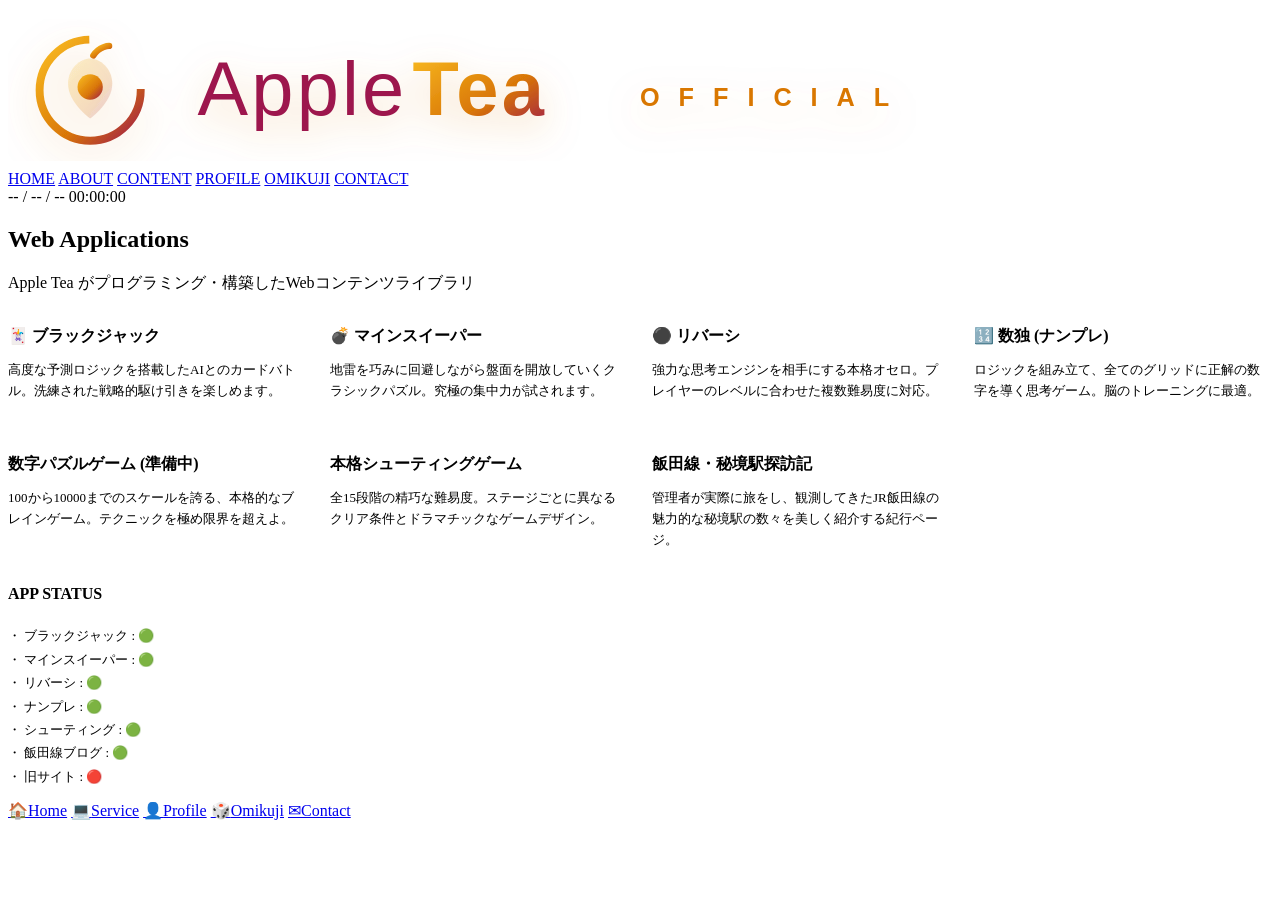
==== service.html @ 21372ad8 "Add files via upload" ====
<!DOCTYPE html>
<html lang="ja">
<head>
    <meta charset="UTF-8">
    <meta name="viewport" content="width=device-width, initial-scale=1.0">
    <title>CONTENT — Apple Tea Official</title>
    <link rel="stylesheet" href="css/style.css">
    <style>
        /* サービスカードへのホバーエフェクト微調整 */
        .card-link { text-decoration: none; color: inherit; }
        .service-grid { display: grid; grid-template-columns: repeat(auto-fit, minmax(280px, 1fr)); gap: 24px; }
        .service-card h3 { font-size: 16px; font-weight: 700; color: var(--tea-text); margin-bottom: 8px; display: flex; align-items: center; gap: 8px; }
        .service-card p { font-size: 13px; line-height: 1.6; color: var(--tea-sub); }
    </style>
</head>
<body>

<div class="bubble-ambient" id="bubble-ambient"></div>

<div class="app-container">

    <!-- 共通プレミアムヘッダー -->
    <header class="glass-header">
        <div class="logo-area">
            <svg xmlns="http://www.w3.org/2000/svg" viewBox="0 0 400 50" class="sig-logo">
                <defs>
                    <filter id="premiumGlow" x="-20%" y="-20%" width="140%" height="140%">
                        <feDropShadow dx="0" dy="4" stdDeviation="6" flood-color="#d97706" flood-opacity="0.25"/>
                    </filter>
                    <linearGradient id="appleTeaGrad" x1="0%" y1="0%" x2="100%" y2="100%">
                        <stop offset="0%" stop-color="#fbbf24" />
                        <stop offset="60%" stop-color="#d97706" />
                        <stop offset="100%" stop-color="#9d174d" />
                    </linearGradient>
                </defs>
                <g filter="url(#premiumGlow)" transform="translate(0, 2)">
                    <circle cx="26" cy="24" r="16" fill="none" stroke="url(#appleTeaGrad)" stroke-width="2.5" stroke-dasharray="75 25"/>
                    <path d="M26,14 C29,14 33,17 33,22 C33,28 26,33 26,33 C26,33 19,28 19,22 C19,17 23,14 26,14 Z" fill="url(#appleTeaGrad)" fill-opacity="0.2"/>
                    <circle cx="26" cy="23" r="4" fill="url(#appleTeaGrad)"/>
                    <path d="M27,13 C29,10 32,10 32,10" fill="none" stroke="url(#appleTeaGrad)" stroke-width="2" stroke-linecap="round"/>
                    <text x="60" y="32" font-family="'Plus Jakarta Sans', sans-serif" font-weight="300" font-size="24" fill="#9d174d" letter-spacing="1">Apple</text>
                    <text x="128" y="32" font-family="'Plus Jakarta Sans', sans-serif" font-weight="800" font-size="24" fill="url(#appleTeaGrad)" letter-spacing="1">Tea</text>
                    <text x="200" y="29" font-family="'Plus Jakarta Sans', sans-serif" font-weight="600" font-size="8" fill="#d97706" letter-spacing="6">OFFICIAL</text>
                </g>
            </svg>
        </div>

        <nav class="top-nav">
            <a href="index.html">HOME</a>
            <a href="company.html">ABOUT</a>
            <a class="active" href="service.html">CONTENT</a>
            <a href="recruit.html">PROFILE</a>
            <a href="link.html">OMIKUJI</a>
            <a href="contact.html">CONTACT</a>
        </nav>

        <div class="header-clock">
            <span id="clock-date">-- / -- / --</span>
            <span id="clock-time">00:00:00</span>
        </div>
    </header>

    <div class="main-wrapper" style="grid-template-columns: 1fr 300px;">
        <main class="content-stream">
            <div class="stream-banner">
                <h2>Web Applications</h2>
                <p>Apple Tea がプログラミング・構築したWebコンテンツライブラリ</p>
            </div>

            <div class="service-grid">
                <a class="card-link" href="https://sigroot-inashin.github.io/ria-blackjack/">
                    <div class="modern-card service-card">
                        <div class="card-glow-line"></div>
                        <h3>🃏 ブラックジャック</h3>
                        <p>高度な予測ロジックを搭載したAIとのカードバトル。洗練された戦略的駆け引きを楽しめます。</p>
                    </div>
                </a>

                <a class="card-link" href="https://sigroot-inashin.github.io/mine_swiper///">
                    <div class="modern-card service-card">
                        <div class="card-glow-line"></div>
                        <h3>💣 マインスイーパー</h3>
                        <p>地雷を巧みに回避しながら盤面を開放していくクラシックパズル。究極の集中力が試されます。</p>
                    </div>
                </a>

                <a class="card-link" href="https://sigroot-inashin.github.io/othello373/">
                    <div class="modern-card service-card">
                        <div class="card-glow-line"></div>
                        <h3>⚫ リバーシ</h3>
                        <p>強力な思考エンジンを相手にする本格オセロ。プレイヤーのレベルに合わせた複数難易度に対応。</p>
                    </div>
                </a>

                <a class="card-link" href="https://sigroot-inashin.github.io/number-challenge/">
                    <div class="modern-card service-card">
                        <div class="card-glow-line"></div>
                        <h3>🔢 数独 (ナンプレ)</h3>
                        <p>ロジックを組み立て、全てのグリッドに正解の数字を導く思考ゲーム。脳のトレーニングに最適。</p>
                    </div>
                </a>

                <a class="card-link" href="https://sigroot-inashin.github.io/numenical_reasoning/">
                    <div class="modern-card service-card">
                        <div class="card-glow-line"></div>
                        <h3>数字パズルゲーム (準備中)</h3>
                        <p>100から10000までのスケールを誇る、本格的なブレインゲーム。テクニックを極め限界を超えよ。</p>
                    </div>
                </a>

                <a class="card-link" href="https://sigroot-inashin.github.io/ria_officialsite/">
                    <div class="modern-card service-card">
                        <div class="card-glow-line"></div>
                        <h3>本格シューティングゲーム</h3>
                        <p>全15段階の精巧な難易度。ステージごとに異なるクリア条件とドラマチックなゲームデザイン。</p>
                    </div>
                </a>

                <a class="card-link" href="https://sigroot-inashin.github.io/idaline.nyakki/">
                    <div class="modern-card service-card">
                        <div class="card-glow-line"></div>
                        <h3>飯田線・秘境駅探訪記</h3>
                        <p>管理者が実際に旅をし、観測してきたJR飯田線の魅力的な秘境駅の数々を美しく紹介する紀行ページ。</p>
                    </div>
                </a>
            </div>
        </main>

        <aside class="info-sidebar">
            <div class="modern-card side-widget">
                <h4>APP STATUS</h4>
                <p style="font-size: 13px; line-height: 1.8;">
                    ・ ブラックジャック : 🟢<br>
                    ・ マインスイーパー : 🟢<br>
                    ・ リバーシ : 🟢<br>
                    ・ ナンプレ : 🟢<br>
                    ・ シューティング : 🟢<br>
                    ・ 飯田線ブログ : 🟢<br>
                    ・ 旧サイト : 🔴
                </p>
            </div>
        </aside>
    </div>
</div>

<nav class="floating-mobile-nav">
    <a href="index.html"><span>🏠</span><label>Home</label></a>
    <a class="active" href="service.html"><span>💻</span><label>Service</label></a>
    <a href="recruit.html"><span>👤</span><label>Profile</label></a>
    <a href="link.html"><span>🎲</span><label>Omikuji</label></a>
    <a href="contact.html"><span>✉</span><label>Contact</label></a>
</nav>

<script src="js/script.js"></script>
</body>
</html>
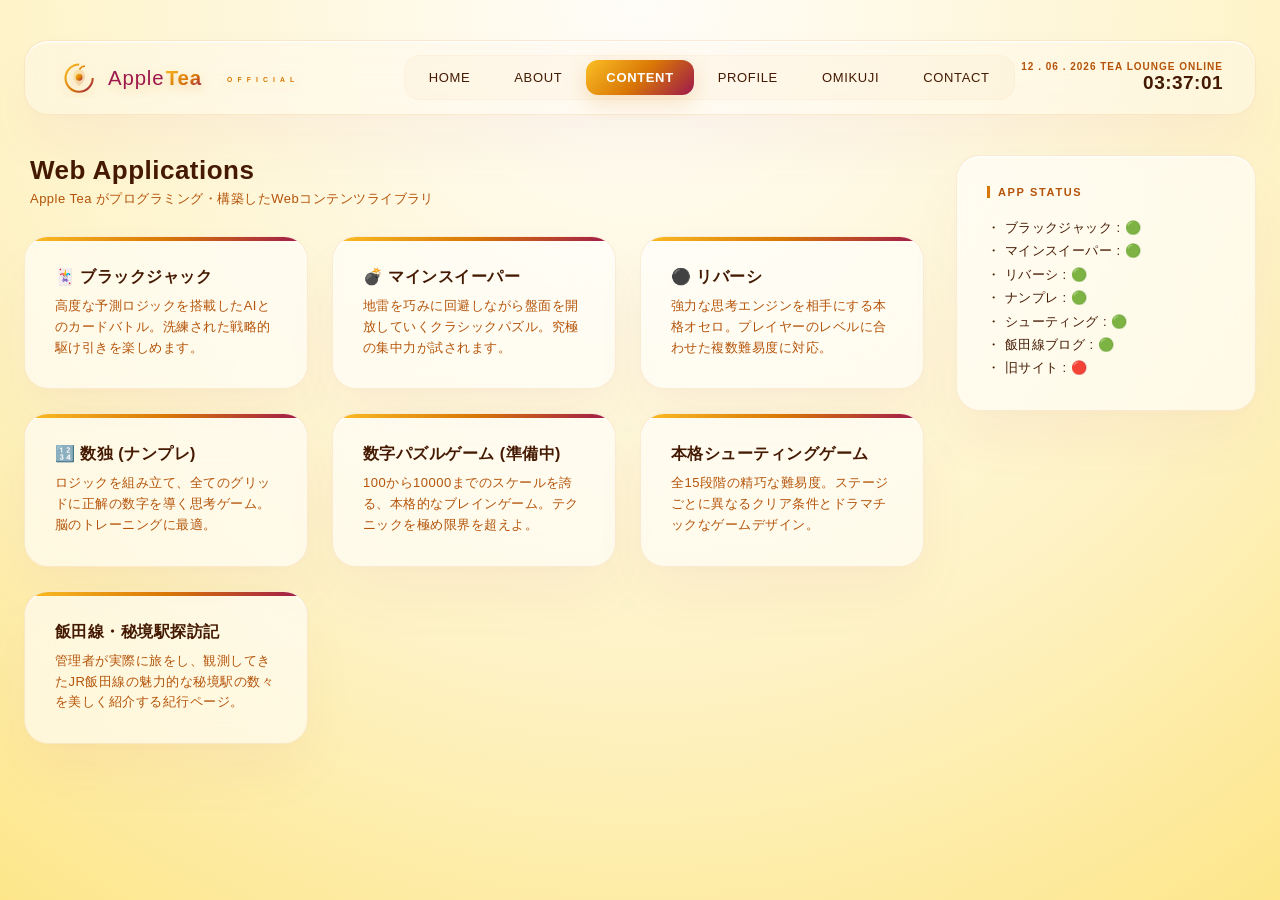
==== commit c81370f4: "Update service.html" ====
--- a/service.html
+++ b/service.html
@@ -68,7 +68,7 @@
             </div>
 
             <div class="service-grid">
-                <a class="card-link" href="https://sigroot-inashin.github.io/ria-blackjack/">
+                <a class="card-link" href="https://kurea373-official.github.io/ria-blackjack/">
                     <div class="modern-card service-card">
                         <div class="card-glow-line"></div>
                         <h3>🃏 ブラックジャック</h3>
@@ -76,7 +76,7 @@
                     </div>
                 </a>
 
-                <a class="card-link" href="https://sigroot-inashin.github.io/mine_swiper///">
+                <a class="card-link" href="https://kurea373-official.github.io/mine_swiper///">
                     <div class="modern-card service-card">
                         <div class="card-glow-line"></div>
                         <h3>💣 マインスイーパー</h3>
@@ -84,7 +84,7 @@
                     </div>
                 </a>
 
-                <a class="card-link" href="https://sigroot-inashin.github.io/othello373/">
+                <a class="card-link" href="https://kurea373-official.github.io/othello373/">
                     <div class="modern-card service-card">
                         <div class="card-glow-line"></div>
                         <h3>⚫ リバーシ</h3>
@@ -92,7 +92,7 @@
                     </div>
                 </a>
 
-                <a class="card-link" href="https://sigroot-inashin.github.io/number-challenge/">
+                <a class="card-link" href="https://kurea373-official.github.io/number-challenge/">
                     <div class="modern-card service-card">
                         <div class="card-glow-line"></div>
                         <h3>🔢 数独 (ナンプレ)</h3>
@@ -100,7 +100,7 @@
                     </div>
                 </a>
 
-                <a class="card-link" href="https://sigroot-inashin.github.io/numenical_reasoning/">
+                <a class="card-link" href="https://kurea373-official.github.io/numenical_reasoning/">
                     <div class="modern-card service-card">
                         <div class="card-glow-line"></div>
                         <h3>数字パズルゲーム (準備中)</h3>
@@ -108,7 +108,7 @@
                     </div>
                 </a>
 
-                <a class="card-link" href="https://sigroot-inashin.github.io/ria_officialsite/">
+                <a class="card-link" href="https://kurea373-official.github.io/ria_officialsite/">
                     <div class="modern-card service-card">
                         <div class="card-glow-line"></div>
                         <h3>本格シューティングゲーム</h3>
@@ -116,7 +116,7 @@
                     </div>
                 </a>
 
-                <a class="card-link" href="https://sigroot-inashin.github.io/idaline.nyakki/">
+                <a class="card-link" href="https://kurea373-official.github.io/idaline.nyakki/">
                     <div class="modern-card service-card">
                         <div class="card-glow-line"></div>
                         <h3>飯田線・秘境駅探訪記</h3>
@@ -153,4 +153,4 @@
 
 <script src="js/script.js"></script>
 </body>
-</html>+</html>
--- a/css/style.css
+++ b/css/style.css
@@ -0,0 +1,382 @@
+@charset "utf-8";
+@import url('https://fonts.googleapis.com/css2?family=Plus+Jakarta+Sans:wght@300;400;500;600;800&family=Noto+Sans+JP:wght@400;500;700&display=swap');
+
+* {
+    margin: 0;
+    padding: 0;
+    box-sizing: border-box;
+}
+
+:root {
+    /* ラムネブルーから、贅沢で深い「紅茶＆リンゴ」のアンバーグラデーションへ */
+    --tea-gradient: linear-gradient(135deg, #fbbf24 0%, #d97706 50%, #9d174d 100%);
+    --tea-primary: #d97706;
+    --tea-text: #451a03;
+    --tea-sub: #b45309;
+    
+    /* 紅茶のグラデーションに美しく溶け込むグラスカラー */
+    --glass-body: rgba(255, 251, 243, 0.4);
+    --glass-card: rgba(255, 255, 255, 0.6);
+    --glass-border: rgba(217, 119, 6, 0.12);
+    
+    --font-en: 'Plus Jakarta Sans', sans-serif;
+    --font-ja: 'Noto Sans JP', sans-serif;
+    
+    /* 暖色系に合わせた、より柔らかく上品な影 */
+    --premium-shadow: 0 30px 60px rgba(157, 23, 77, 0.04), 0 4px 12px rgba(217, 119, 6, 0.02);
+    --inner-glow: inset 0 1.5px 0px rgba(255, 255, 255, 0.85);
+}
+
+body {
+    /* 高級ホテルのティーラウンジを思わせる、澄んだ琥珀色のグラデーション背景 */
+    background: radial-gradient(circle at 50% 0%, #fffdf9 0%, #fef3c7 60%, #fde68a 100%);
+    color: var(--tea-text);
+    font-family: var(--font-en), var(--font-ja);
+    min-height: 100vh;
+    overflow-x: hidden;
+    padding: 40px 24px 120px 24px;
+    letter-spacing: 0.03em;
+}
+
+/* ティードロップエフェクト（贅沢に香る雫のように静かに上昇） */
+.bubble-ambient {
+    position: fixed;
+    top: 0;
+    left: 0;
+    width: 100%;
+    height: 100%;
+    pointer-events: none;
+    z-index: 0;
+}
+
+.bubble {
+    position: absolute;
+    bottom: -30px;
+    background: linear-gradient(180deg, rgba(255, 255, 255, 0.7) 0%, rgba(251, 191, 36, 0.25) 100%);
+    border: 1px solid rgba(255, 255, 255, 0.4);
+    border-radius: 50%;
+    box-shadow: 0 2px 10px rgba(217, 119, 6, 0.04);
+    animation: riseUp 10s infinite linear;
+}
+
+@keyframes riseUp {
+    0% { transform: translateY(0) scale(0.4); opacity: 0; }
+    15% { opacity: 0.7; }
+    85% { opacity: 0.3; }
+    100% { transform: translateY(-115vh) scale(1.0); opacity: 0; }
+}
+
+.app-container {
+    max-width: 1300px;
+    margin: 0 auto;
+    position: relative;
+    z-index: 10;
+}
+
+/* ========================================
+   FLOATING GLASS HEADER
+   ======================================== */
+.glass-header {
+    background: var(--glass-body);
+    backdrop-filter: blur(24px);
+    -webkit-backdrop-filter: blur(24px);
+    border: 1px solid var(--glass-border);
+    border-radius: 24px;
+    padding: 14px 32px;
+    display: flex;
+    align-items: center;
+    justify-content: space-between;
+    box-shadow: var(--inner-glow), var(--premium-shadow);
+    margin-bottom: 40px;
+}
+
+.logo-area {
+    display: flex;
+    align-items: center;
+}
+
+.sig-logo {
+    width: 340px;
+    height: auto;
+}
+
+/* トップナビゲーションの高級化 */
+.top-nav {
+    display: flex;
+    gap: 4px;
+    background: rgba(217, 119, 6, 0.03);
+    padding: 4px;
+    border-radius: 16px;
+    border: 1px solid rgba(217, 119, 6, 0.04);
+}
+
+.top-nav a {
+    text-decoration: none;
+    color: var(--tea-text);
+    font-weight: 500;
+    font-size: 13px;
+    letter-spacing: 0.05em;
+    padding: 10px 20px;
+    border-radius: 12px;
+    transition: all 0.3s cubic-bezier(0.25, 0.8, 0.25, 1);
+}
+
+.top-nav a:hover {
+    color: var(--tea-primary);
+    background: rgba(255, 255, 255, 0.6);
+}
+
+.top-nav a.active {
+    color: white;
+    background: var(--tea-gradient);
+    box-shadow: 0 8px 24px rgba(217, 119, 6, 0.2);
+    font-weight: 600;
+}
+
+/* ヘッダークロック */
+.header-clock {
+    display: flex;
+    flex-direction: column;
+    align-items: flex-end;
+}
+
+#clock-date {
+    font-size: 10px;
+    font-weight: 600;
+    color: var(--tea-sub);
+    letter-spacing: 0.1em;
+}
+
+#clock-time {
+    font-size: 19px;
+    font-weight: 800;
+    color: var(--tea-text);
+    font-feature-settings: "tnum";
+}
+
+/* ========================================
+   MAIN AREA LAYOUT & MODERN CARD
+   ======================================== */
+.main-wrapper {
+    display: grid;
+    grid-template-columns: 1fr 340px;
+    gap: 32px;
+}
+
+.modern-card {
+    background: var(--glass-card);
+    backdrop-filter: blur(30px);
+    -webkit-backdrop-filter: blur(30px);
+    border: 1px solid var(--glass-border);
+    border-radius: 24px;
+    padding: 30px;
+    box-shadow: var(--inner-glow), var(--premium-shadow);
+    position: relative;
+    overflow: hidden;
+    transition: all 0.4s cubic-bezier(0.16, 1, 0.3, 1);
+}
+
+.modern-card:hover {
+    transform: translateY(-4px) scale(1.005);
+    background: rgba(255, 255, 255, 0.8);
+    border-color: rgba(217, 119, 6, 0.25);
+    box-shadow: 0 40px 80px rgba(157, 23, 77, 0.06);
+}
+
+/* カード上部の美しい琥珀グラデーションバー */
+.card-glow-line {
+    position: absolute;
+    top: 0;
+    left: 0;
+    width: 100%;
+    height: 4px;
+    background: var(--tea-gradient);
+}
+
+.stream-banner {
+    margin-bottom: 28px;
+    padding-left: 6px;
+}
+
+.stream-banner h2 {
+    font-size: 26px;
+    font-weight: 800;
+    color: var(--tea-text);
+}
+
+.stream-banner p {
+    font-size: 13px;
+    color: var(--tea-sub);
+    margin-top: 4px;
+}
+
+/* タイムライン */
+.posts-grid {
+    display: flex;
+    flex-direction: column;
+    gap: 24px;
+}
+
+.post-header {
+    display: flex;
+    align-items: center;
+    gap: 16px;
+    margin-bottom: 16px;
+}
+
+.avatar-tea {
+    width: 44px;
+    height: 44px;
+    background: var(--tea-gradient);
+    color: white;
+    font-weight: 800;
+    font-size: 16px;
+    border-radius: 14px;
+    display: flex;
+    align-items: center;
+    justify-content: center;
+    box-shadow: 0 4px 12px rgba(217, 119, 6, 0.15);
+}
+
+.meta-info h3 {
+    font-size: 15px;
+    font-weight: 700;
+    color: var(--tea-text);
+}
+
+.meta-info span {
+    font-size: 12px;
+    color: var(--tea-sub);
+}
+
+.post-body {
+    font-size: 14px;
+    line-height: 1.75;
+    color: var(--tea-text);
+    text-align: justify;
+}
+
+/* サイドバー */
+.info-sidebar {
+    display: flex;
+    flex-direction: column;
+    gap: 24px;
+}
+
+.side-widget h4 {
+    font-size: 11px;
+    font-weight: 800;
+    letter-spacing: 0.15em;
+    color: var(--tea-sub);
+    margin-bottom: 18px;
+    border-left: 3px solid var(--tea-primary);
+    padding-left: 8px;
+}
+
+.status-indicator-group {
+    display: flex;
+    flex-direction: column;
+    gap: 16px;
+}
+
+.status-item {
+    display: flex;
+    align-items: center;
+    gap: 14px;
+}
+
+.dot {
+    width: 7px;
+    height: 7px;
+    border-radius: 50%;
+}
+
+.dot.active { 
+    background-color: var(--tea-primary); 
+    box-shadow: 0 0 12px #d97706, 0 0 4px #d97706; 
+}
+
+.status-text label {
+    display: block;
+    font-size: 9px;
+    color: var(--tea-sub);
+    font-weight: 700;
+    letter-spacing: 0.05em;
+}
+
+.status-text strong {
+    font-size: 13px;
+    color: var(--tea-text);
+    font-weight: 700;
+}
+
+.profile-mini p {
+    font-size: 13px;
+    line-height: 1.7;
+}
+
+.link-row {
+    display: flex;
+    justify-content: space-between;
+    font-size: 13px;
+    background: rgba(217, 119, 6, 0.02);
+    padding: 10px 14px;
+    border-radius: 12px;
+    border: 1px solid rgba(217, 119, 6, 0.04);
+}
+
+.link-label { font-weight: 600; color: var(--tea-sub); }
+.link-val { color: var(--tea-text); font-weight: 700; }
+
+/* ========================================
+   FLOATING MOBILE NAVIGATION
+   ======================================== */
+.floating-mobile-nav {
+    display: none;
+    position: fixed;
+    bottom: 24px;
+    left: 24px;
+    right: 24px;
+    height: 64px;
+    background: rgba(255, 255, 255, 0.75);
+    backdrop-filter: blur(24px);
+    -webkit-backdrop-filter: blur(24px);
+    border: 1px solid var(--glass-border);
+    border-radius: 20px;
+    box-shadow: 0 20px 40px rgba(157, 23, 77, 0.05);
+    justify-content: space-around;
+    align-items: center;
+    z-index: 9999;
+}
+
+.floating-mobile-nav a {
+    display: flex;
+    flex-direction: column;
+    align-items: center;
+    text-decoration: none;
+    color: var(--tea-sub);
+    transition: all 0.3s;
+}
+
+.floating-mobile-nav a span { font-size: 18px; }
+.floating-mobile-nav a label { font-size: 9px; font-weight: 700; margin-top: 2px; }
+
+.floating-mobile-nav a.active {
+    color: var(--tea-text);
+    transform: translateY(-4px);
+}
+
+/* ========================================
+   RESPONSIVE
+   ======================================== */
+@media (max-width: 1024px) {
+    .main-wrapper { grid-template-columns: 1fr; }
+    .info-sidebar { display: grid; grid-template-columns: repeat(auto-fit, minmax(260px, 1fr)); }
+}
+
+@media (max-width: 768px) {
+    body { padding: 16px 16px 100px 16px; }
+    .top-nav, .header-clock { display: none; }
+    .glass-header { justify-content: center; padding: 10px; margin-bottom: 24px; }
+    .floating-mobile-nav { display: flex; }
+}
